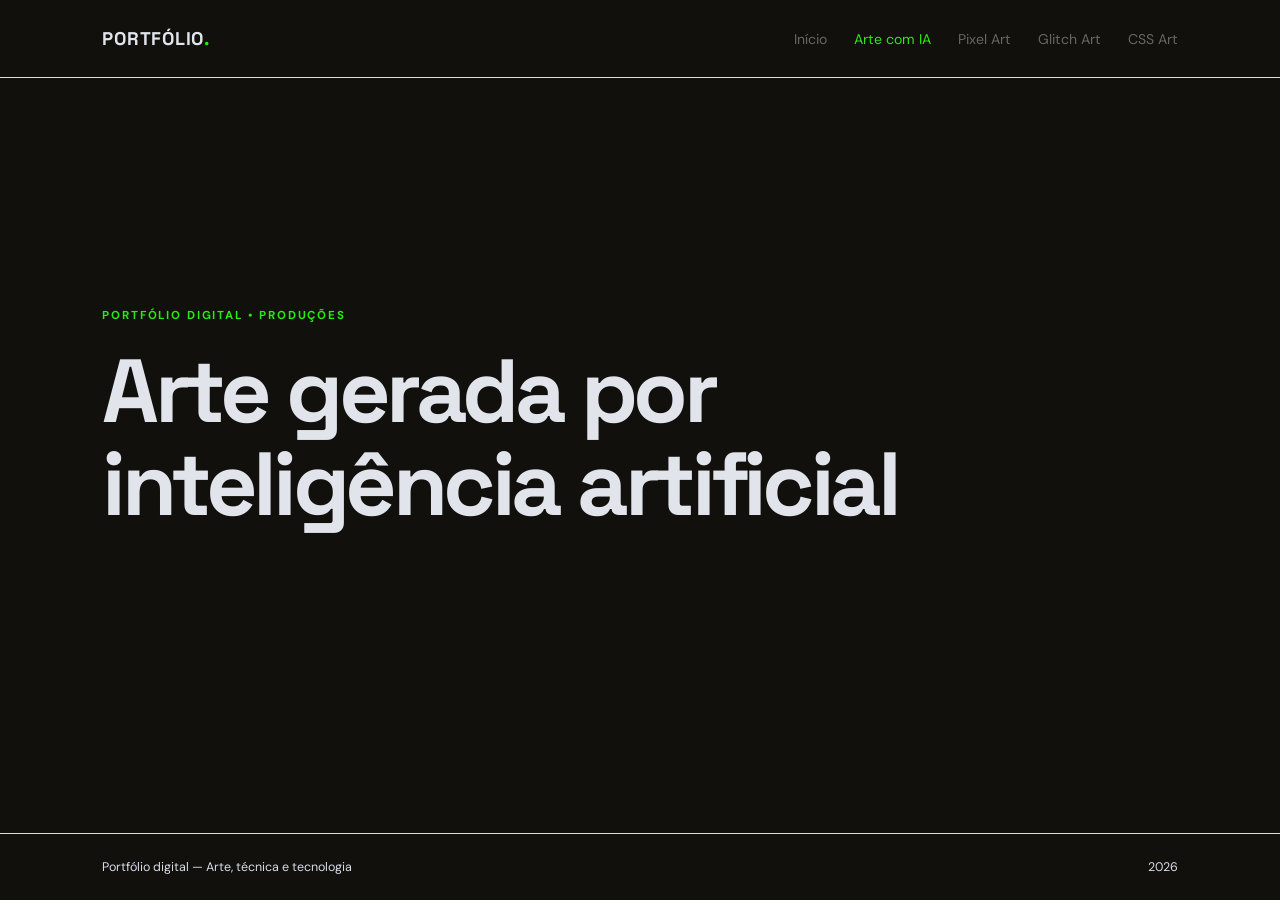
==== arte-ia.html @ b51e43a4 "pagina inicial e paginas" ====
<!DOCTYPE html>
<html lang="pt-BR">
<head>
  <meta charset="UTF-8">
  <meta name="viewport" content="width=device-width, initial-scale=1.0">
  <meta name="description" content="Portfólio digital sobre arte, técnica e tecnologia.">
  <title>Arte gerada por inteligência artificial | Portfólio</title>
  <link rel="stylesheet" href="style.css">
</head>
<body>
  <header class="topo">
    <a class="marca" href="index.html">PORTFÓLIO<span>.</span></a>
    <nav aria-label="Menu principal">
      <a href="index.html" class="">Início</a>
      <a href="arte-ia.html" class="ativo">Arte com IA</a>
      <a href="pixel-art.html" class="">Pixel Art</a>
      <a href="glitch-art.html" class="">Glitch Art</a>
      <a href="css-art.html" class="">CSS Art</a>
    </nav>
  </header>

  <main class="pagina tema">
    <p class="etiqueta">PORTFÓLIO DIGITAL • PRODUÇÕES</p>
    <h1>Arte gerada por inteligência artificial</h1>
  </main>
  <footer><span>Portfólio digital — Arte, técnica e tecnologia</span><span>2026</span></footer>
</body>
</html>
---- style.css ----
@import url('https://fonts.googleapis.com/css2?family=DM+Sans:wght@400;500;600;700&family=Space+Grotesk:wght@400;500;600;700&display=swap');
:root{
--fundo:#11100d;
--texto:#e1e5eb;
--suave:#d8dce7;
--destaque:#28eb0e;
--linha:#deded7;
}
*{box-sizing:border-box}
html{scroll-behavior:smooth;}
body{
    min-height:100vh;
    margin:0;
    display:flex;
    flex-direction:column;
    background:var(--fundo);
    color:var(--texto);
    font-family:'DM Sans',sans-serif;
}

.topo{
    min-height:78px;
    padding:0 8%;
    display:flex;
    align-items:center;
    justify-content:space-between;
    gap:24px;
    border-bottom:1px solid var(--linha);
}

.marca{
    flex-shrink:0;
    color:var(--texto);
    text-decoration:none;
    font:700 1.15rem 'Space Grotesk',sans-serif;
    letter-spacing:.04em;
}

.marca span{color:var(--destaque)}
nav{display:flex;
    align-items:center;
    gap:27px;
}
nav a{color:#66675f;
    text-decoration:none;
    font-size:.88rem;
    transition:color .2s;
}
nav a:hover,nav a.ativo{color:var(--destaque)}

.pagina{
    width:min(1100px,84%);
    margin:auto;
    padding:100px 0 115px;
}
.etiqueta{
    margin:0 0 22px;
    color:var(--destaque);
    font-size:.72rem;
    font-weight:700;
    letter-spacing:.16em;
}
h1{
    margin:0;
    font-family:'Space Grotesk',sans-serif;
    font-size:clamp(2.8rem,7vw,5.7rem);
    line-height:1.04;
    letter-spacing:-.05em;
}
.inicial h1 span{color:var(--destaque)}
.introducao{
    max-width:620px;
    margin:28px 0;
    color:var(--suave);
    font-size:1.05rem;
    line-height:1.8;
}
.identificacao{
    display:flex;
    flex-wrap:wrap;gap:8px 28px;
    margin:28px 0 34px;
    color:var(--suave);
    font-size:.92rem;
}
.identificacao p{margin:0}
.identificacao strong{color:var(--texto)}

.botao{
    display:inline-flex;
    gap:24px;
    align-items:center;
    padding:15px 21px;
    background:var(--texto);
    color:rgb(17, 15, 15);
    text-decoration:none;
    font-size:.9rem;
    border-radius:3px;
    transition:background .2s,transform .2s;
}

.botao:hover{background:var(--destaque);transform:translateY(-2px)}

.tema{
    min-height:65vh;
    display:flex;
    flex-direction:column;
    justify-content:center;
}

.tema h1{max-width:950px}
footer{
    margin-top:auto;
    padding:25px 8%;
    border-top:1px solid var(--linha);
    display:flex;
    justify-content:space-between;
    gap:15px;
    color:var(--suave);font-size:.78rem;
}
@media(max-width:850px){.topo{padding:20px 6%;
    align-items:flex-start;
    flex-direction:column}
    nav{width:100%;gap:12px 20px;flex-wrap:wrap}
    nav a{font-size:.82rem}
    .pagina{width:88%;padding:75px 0 85px}
    footer{padding:22px 6%;flex-wrap:wrap}
}
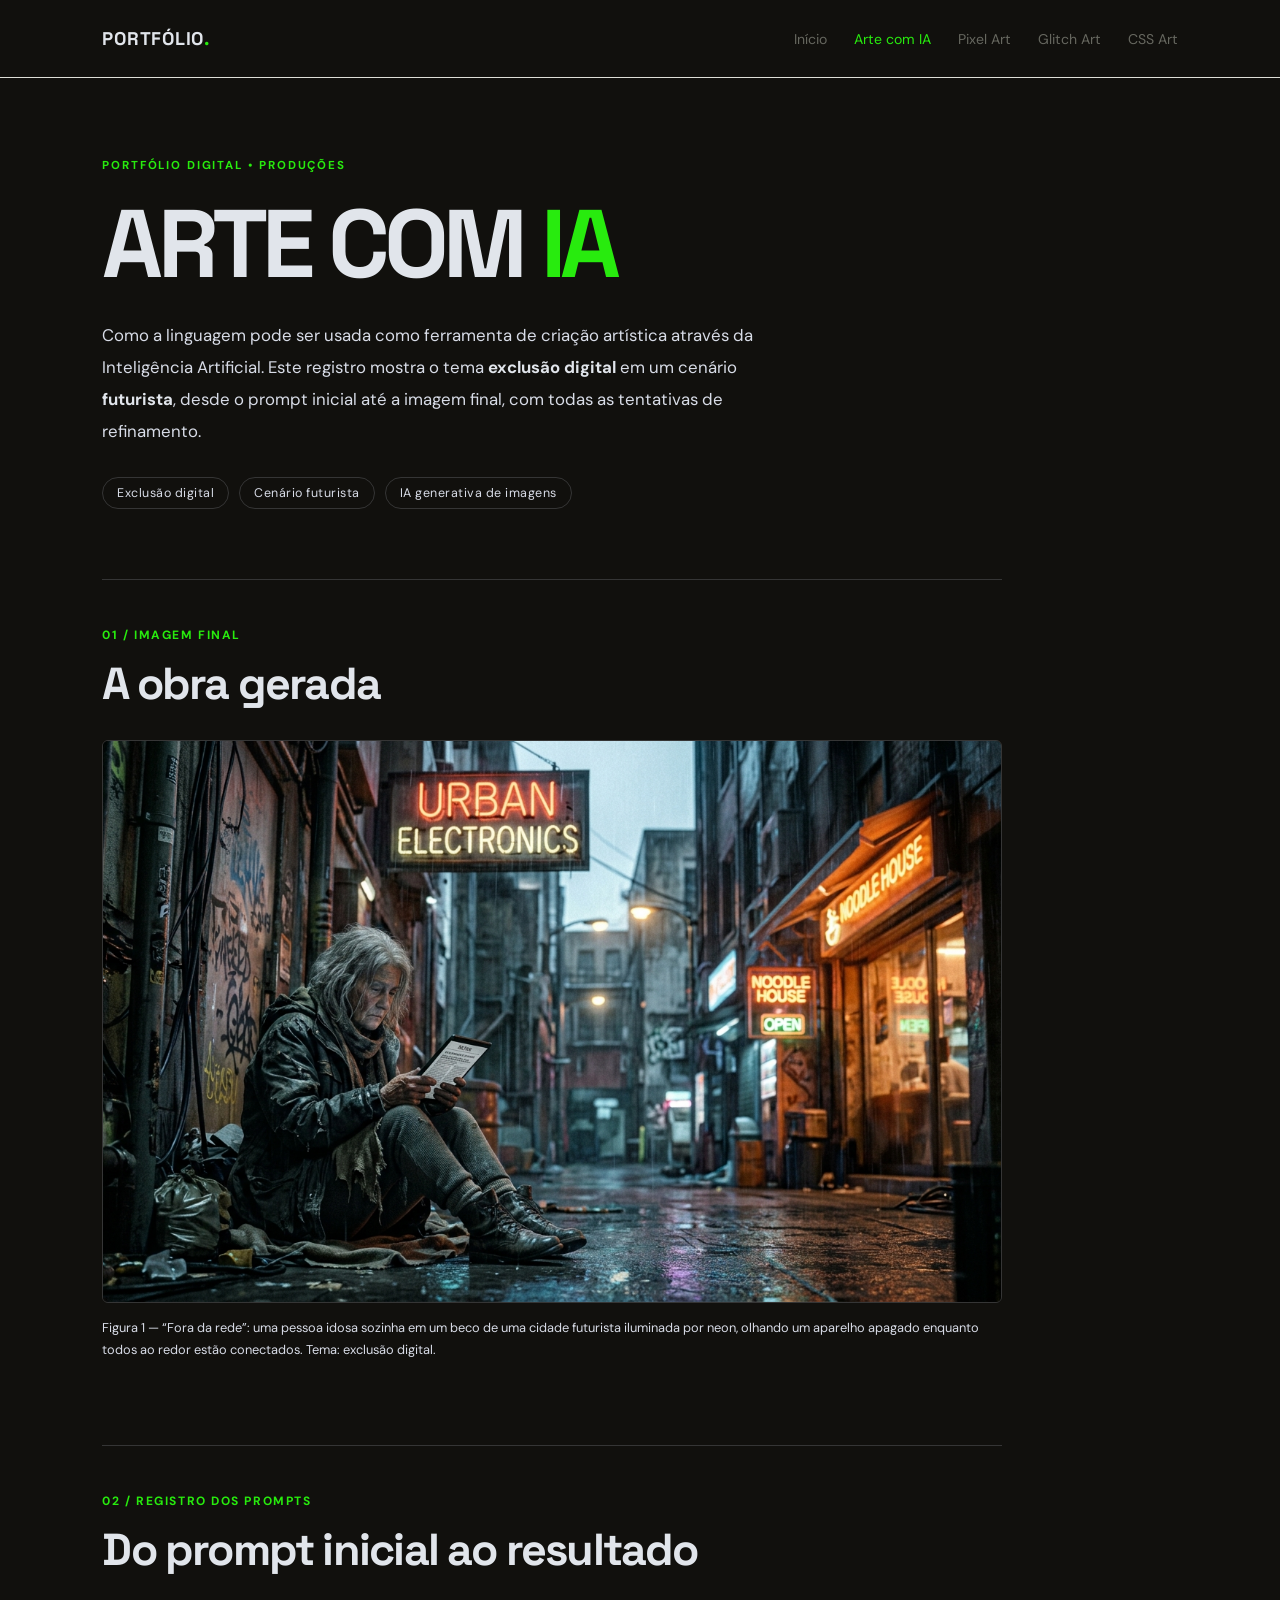
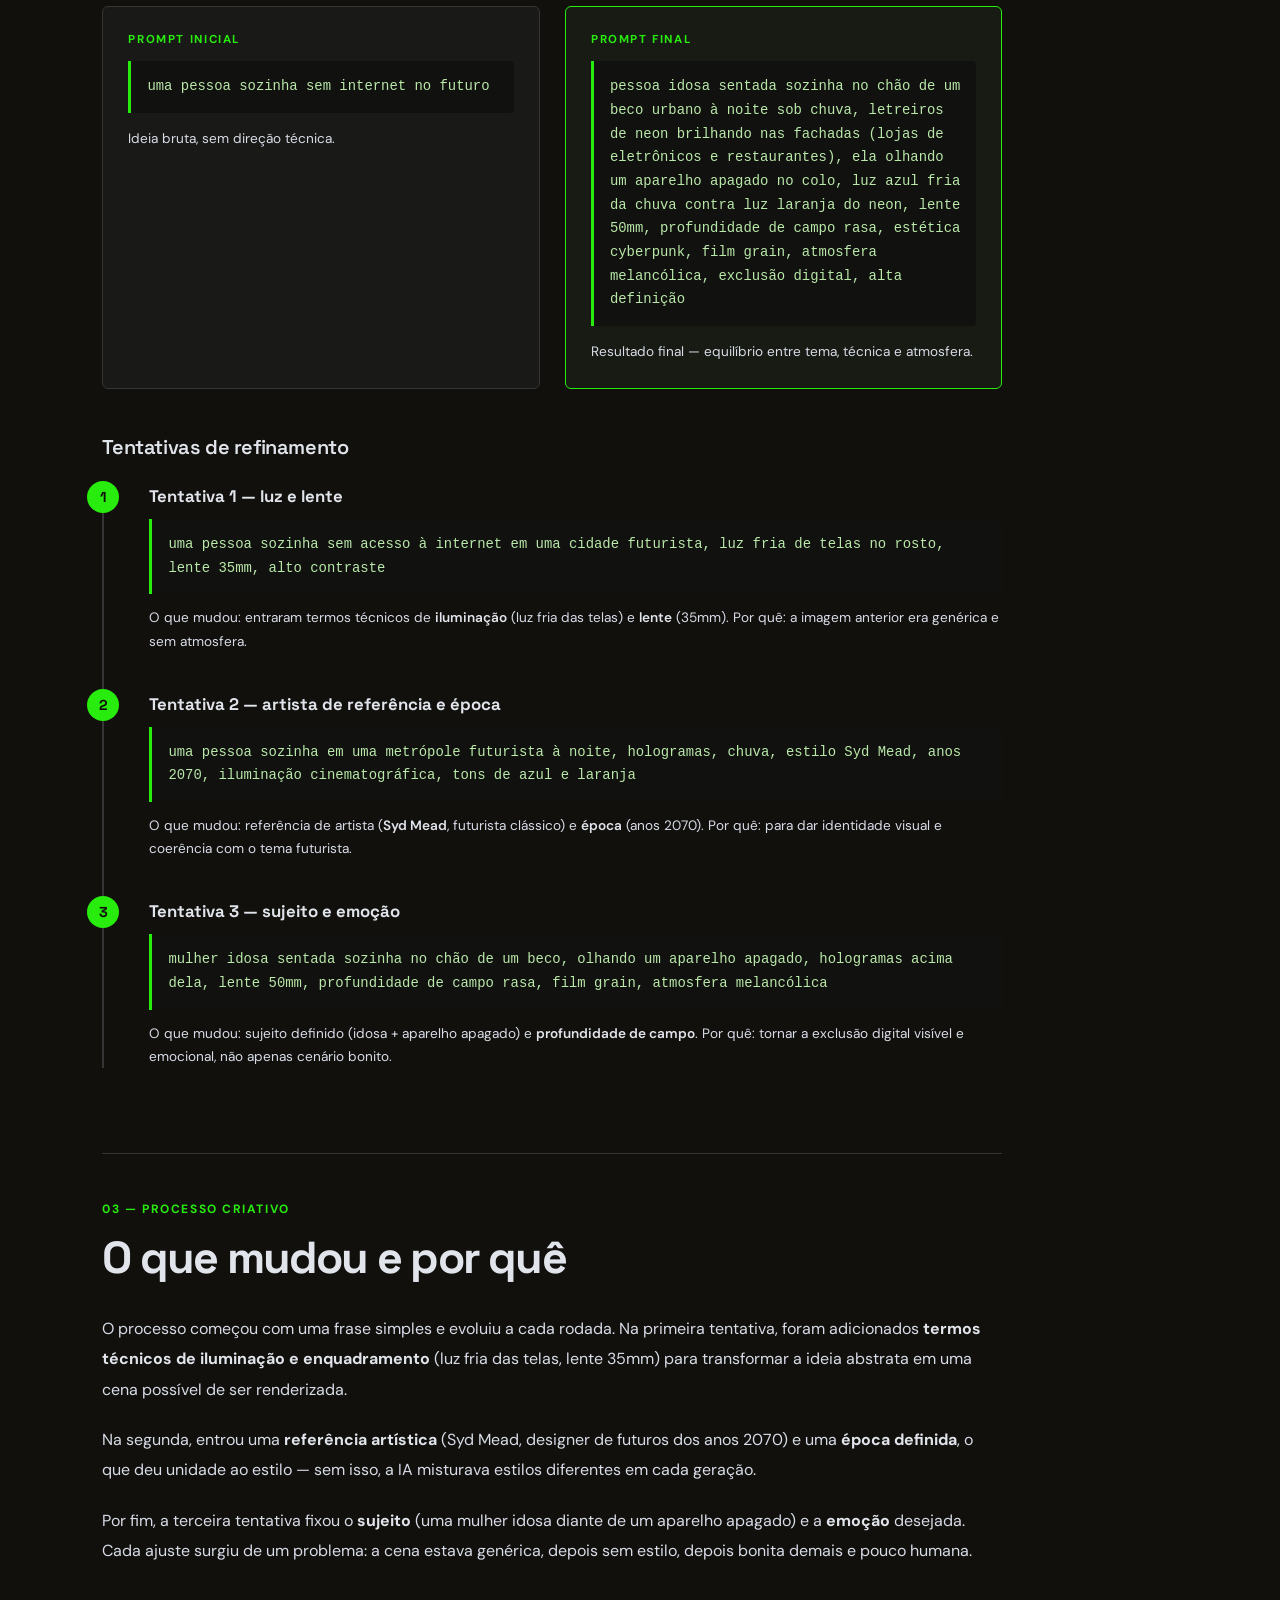
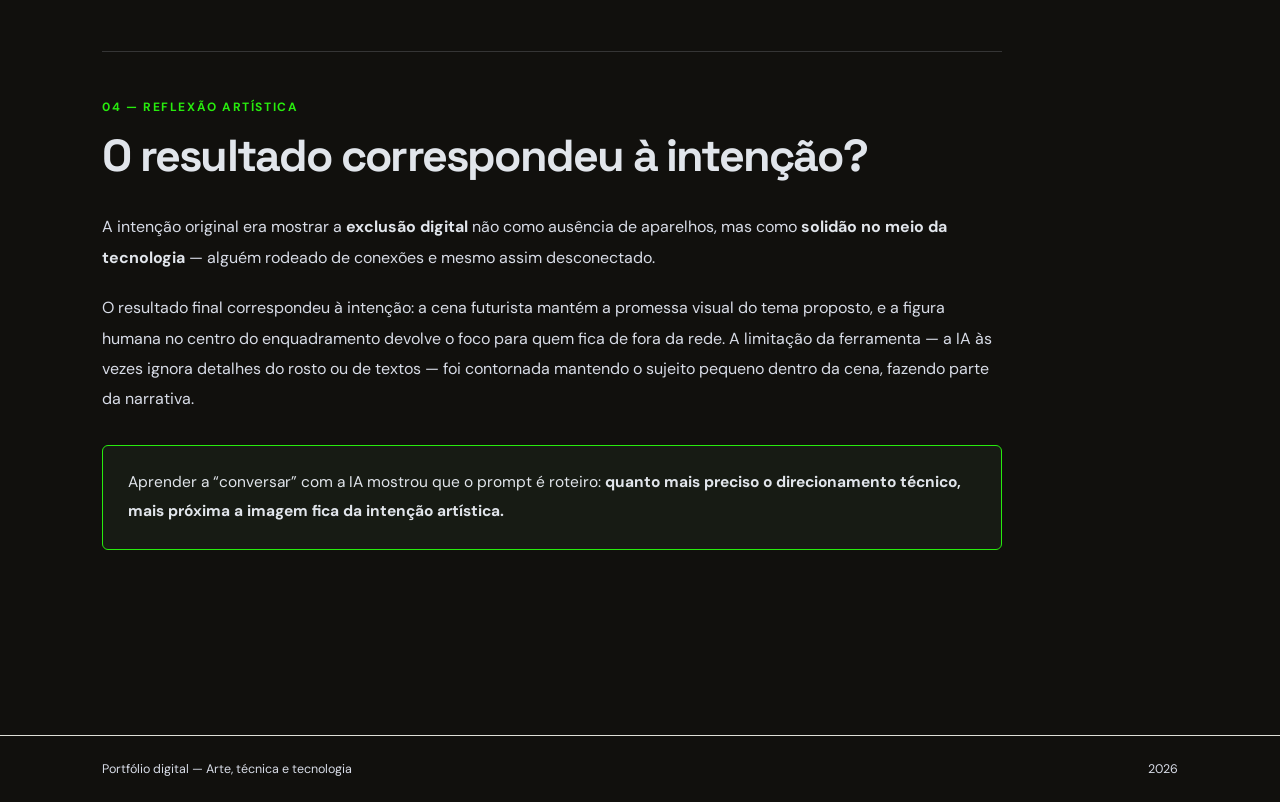
==== commit f4dc824a: "Arte com IA e CSS Art" ====
--- a/arte-ia.html
+++ b/arte-ia.html
@@ -3,26 +3,186 @@
 <head>
   <meta charset="UTF-8">
   <meta name="viewport" content="width=device-width, initial-scale=1.0">
-  <meta name="description" content="Portfólio digital sobre arte, técnica e tecnologia.">
-  <title>Arte gerada por inteligência artificial | Portfólio</title>
+  <meta name="description" content="Arte gerada por inteligência artificial — exclusão digital no futuro.">
+  <title>Arte com IA | Portfólio</title>
   <link rel="stylesheet" href="style.css">
 </head>
 <body>
   <header class="topo">
     <a class="marca" href="index.html">PORTFÓLIO<span>.</span></a>
     <nav aria-label="Menu principal">
-      <a href="index.html" class="">Início</a>
+      <a href="index.html">Início</a>
       <a href="arte-ia.html" class="ativo">Arte com IA</a>
-      <a href="pixel-art.html" class="">Pixel Art</a>
-      <a href="glitch-art.html" class="">Glitch Art</a>
-      <a href="css-art.html" class="">CSS Art</a>
+      <a href="pixel-art.html">Pixel Art</a>
+      <a href="glitch-art.html">Glitch Art</a>
+      <a href="css-art.html">CSS Art</a>
     </nav>
   </header>
 
-  <main class="pagina tema">
-    <p class="etiqueta">PORTFÓLIO DIGITAL • PRODUÇÕES</p>
-    <h1>Arte gerada por inteligência artificial</h1>
+  <main class="pagina ia-pagina">
+
+    <!-- APRESENTAÇÃO -->
+    <section class="ia-intro">
+      <p class="etiqueta">PORTFÓLIO DIGITAL • PRODUÇÕES</p>
+      <h1>ARTE COM <span>IA</span></h1>
+      <p class="ia-descricao">
+        Como a linguagem pode ser usada como ferramenta de criação artística
+        através da Inteligência Artificial. Este registro mostra o tema
+        <strong>exclusão digital</strong> em um cenário <strong>futurista</strong>,
+        desde o prompt inicial até a imagem final, com todas as tentativas
+        de refinamento.
+      </p>
+      <div class="ia-temas">
+        <span class="ia-tag">Exclusão digital</span>
+        <span class="ia-tag">Cenário futurista</span>
+        <span class="ia-tag">IA generativa de imagens</span>
+      </div>
+    </section>
+
+    <!-- 01 — IMAGEM FINAL -->
+    <section class="ia-secao">
+      <p class="numero">01 / IMAGEM FINAL</p>
+      <h2>A obra gerada</h2>
+
+      <figure class="ia-figura" id="figura-final">
+        <img
+          src="imagens/arte-ia-final.jpg"
+          alt="Imagem gerada por IA: pessoa idosa sozinha em beco futurista com letreiros de neon, olhando um aparelho apagado — exclusão digital"
+          onerror="this.closest('.ia-figura').classList.add('sem-imagem')"
+        >
+        <figcaption class="ia-placeholder">
+          <strong>Imagem final ainda não adicionada</strong>
+          Gere a imagem com uma ferramenta de IA (usando o prompt final abaixo),
+          salve como <code>imagens/arte-ia-final.jpg</code> e recarregue a página.
+        </figcaption>
+      </figure>
+      <p class="ia-legenda">
+        Figura 1 — “Fora da rede”: uma pessoa idosa sozinha em um beco de uma
+        cidade futurista iluminada por neon, olhando um aparelho apagado enquanto
+        todos ao redor estão conectados. Tema: exclusão digital.
+      </p>
+    </section>
+
+    <!-- 02 — PROMPTS -->
+    <section class="ia-secao">
+      <p class="numero">02 / REGISTRO DOS PROMPTS</p>
+      <h2>Do prompt inicial ao resultado</h2>
+
+      <div class="ia-duas-colunas">
+        <article class="ia-card">
+          <span class="ia-card-label">PROMPT INICIAL</span>
+          <p class="ia-prompt">uma pessoa sozinha sem internet no futuro</p>
+          <p class="ia-card-nota">Ideia bruta, sem direção técnica.</p>
+        </article>
+
+        <article class="ia-card ia-card-destaque">
+          <span class="ia-card-label">PROMPT FINAL</span>
+          <p class="ia-prompt">pessoa idosa sentada sozinha no chão de um beco
+          urbano à noite sob chuva, letreiros de neon brilhando nas fachadas
+          (lojas de eletrônicos e restaurantes), ela olhando um aparelho apagado
+          no colo, luz azul fria da chuva contra luz laranja do neon, lente 50mm,
+          profundidade de campo rasa, estética cyberpunk, film grain,
+          atmosfera melancólica, exclusão digital, alta definição</p>
+          <p class="ia-card-nota">Resultado final — equilíbrio entre tema,
+          técnica e atmosfera.</p>
+        </article>
+      </div>
+
+      <p class="ia-subtitulo">Tentativas de refinamento</p>
+
+      <ol class="ia-timeline">
+        <li class="ia-passo">
+          <span class="ia-passo-num">1</span>
+          <div class="ia-passo-corpo">
+            <strong>Tentativa 1 — luz e lente</strong>
+            <p class="ia-prompt">uma pessoa sozinha sem acesso à internet em uma
+            cidade futurista, luz fria de telas no rosto, lente 35mm, alto contraste</p>
+            <p class="ia-card-nota">O que mudou: entraram termos técnicos de
+            <em>iluminação</em> (luz fria das telas) e <em>lente</em> (35mm).
+            Por quê: a imagem anterior era genérica e sem atmosfera.</p>
+          </div>
+        </li>
+        <li class="ia-passo">
+          <span class="ia-passo-num">2</span>
+          <div class="ia-passo-corpo">
+            <strong>Tentativa 2 — artista de referência e época</strong>
+            <p class="ia-prompt">uma pessoa sozinha em uma metrópole futurista à
+            noite, hologramas, chuva, estilo Syd Mead, anos 2070, iluminação
+            cinematográfica, tons de azul e laranja</p>
+            <p class="ia-card-nota">O que mudou: referência de artista
+            (<em>Syd Mead</em>, futurista clássico) e <em>época</em> (anos 2070).
+            Por quê: para dar identidade visual e coerência com o tema futurista.</p>
+          </div>
+        </li>
+        <li class="ia-passo">
+          <span class="ia-passo-num">3</span>
+          <div class="ia-passo-corpo">
+            <strong>Tentativa 3 — sujeito e emoção</strong>
+            <p class="ia-prompt">mulher idosa sentada sozinha no chão de um beco,
+            olhando um aparelho apagado, hologramas acima dela, lente 50mm,
+            profundidade de campo rasa, film grain, atmosfera melancólica</p>
+            <p class="ia-card-nota">O que mudou: sujeito definido (idosa +
+            aparelho apagado) e <em>profundidade de campo</em>. Por quê: tornar
+            a exclusão digital visível e emocional, não apenas cenário bonito.</p>
+          </div>
+        </li>
+      </ol>
+    </section>
+
+    <!-- 03 — PROCESSO -->
+    <section class="ia-secao">
+      <p class="numero">03 — PROCESSO CRIATIVO</p>
+      <h2>O que mudou e por quê</h2>
+      <p>
+        O processo começou com uma frase simples e evoluiu a cada rodada.
+        Na primeira tentativa, foram adicionados <strong>termos técnicos de
+        iluminação e enquadramento</strong> (luz fria das telas, lente 35mm)
+        para transformar a ideia abstrata em uma cena possível de ser renderizada.
+      </p>
+      <p>
+        Na segunda, entrou uma <strong>referência artística</strong> (Syd Mead,
+        designer de futuros dos anos 2070) e uma <strong>época definida</strong>,
+        o que deu unidade ao estilo — sem isso, a IA misturava estilos
+        diferentes em cada geração.
+      </p>
+      <p>
+        Por fim, a terceira tentativa fixou o <strong>sujeito</strong> (uma
+        mulher idosa diante de um aparelho apagado) e a <strong>emoção</strong>
+        desejada. Cada ajuste surgiu de um problema: a cena estava genérica,
+        depois sem estilo, depois bonita demais e pouco humana.
+      </p>
+    </section>
+
+    <!-- 04 — REFLEXÃO -->
+    <section class="ia-secao ia-reflexao">
+      <p class="numero">04 — REFLEXÃO ARTÍSTICA</p>
+      <h2>O resultado correspondeu à intenção?</h2>
+      <p>
+        A intenção original era mostrar a <strong>exclusão digital</strong> não
+        como ausência de aparelhos, mas como <strong>solidão no meio da
+        tecnologia</strong> — alguém rodeado de conexões e mesmo assim
+        desconectado.
+      </p>
+      <p>
+        O resultado final correspondeu à intenção: a cena futurista mantém a
+        promessa visual do tema proposto, e a figura humana no centro do
+        enquadramento devolve o foco para quem fica de fora da rede. A
+        limitação da ferramenta — a IA às vezes ignora detalhes do rosto ou
+        de textos — foi contornada mantendo o sujeito pequeno dentro da
+        cena, fazendo parte da narrativa.
+      </p>
+      <p class="ia-final-nota">
+        Aprender a “conversar” com a IA mostrou que o prompt é roteiro:
+        <strong>quanto mais preciso o direcionamento técnico, mais próxima a
+        imagem fica da intenção artística.</strong>
+      </p>
+    </section>
+
   </main>
-  <footer><span>Portfólio digital — Arte, técnica e tecnologia</span><span>2026</span></footer>
+
+  <footer>
+    <span>Portfólio digital — Arte, técnica e tecnologia</span>
+    <span>2026</span>
+  </footer>
 </body>
 </html>
--- a/style.css
+++ b/style.css
@@ -124,4 +124,677 @@
     nav a{font-size:.82rem}
     .pagina{width:88%;padding:75px 0 85px}
     footer{padding:22px 6%;flex-wrap:wrap}
-}+}
+
+.glitch-pagina {
+    padding-top: 80px;
+    padding-bottom: 100px;
+}
+
+.glitch-intro {
+    margin-bottom: 75px;
+}
+
+.glitch-intro h1 {
+    font-size: clamp(3.5rem, 8vw, 6rem);
+    letter-spacing: -.06em;
+}
+
+.glitch-intro h1 span {
+    color: var(--destaque);
+}
+
+.glitch-descricao {
+    max-width: 650px;
+    margin-top: 25px;
+    color: var(--suave);
+    font-size: 1.05rem;
+    line-height: 1.9;
+}
+
+.glitch-galeria {
+    display: grid;
+    grid-template-columns: 1fr 1fr;
+    gap: 35px;
+    margin-bottom: 100px;
+}
+
+.glitch-card {
+    min-width: 0;
+}
+
+.numero {
+    color: var(--destaque);
+    font-size: .75rem;
+    font-weight: 700;
+    letter-spacing: .13em;
+}
+
+.glitch-card h2 {
+    margin: 12px 0 20px;
+    font-family: 'Space Grotesk', sans-serif;
+    font-size: 1.6rem;
+}
+
+.glitch-imagem {
+    width: 100%;
+    aspect-ratio: 4 / 3;
+    overflow: hidden;
+    background: #252525;
+    border: 1px solid #353535;
+    border-radius: 4px;
+}
+
+.glitch-imagem img {
+    display: block;
+    width: 100%;
+    height: 100%;
+    object-fit: cover;
+    transition: transform .4s;
+}
+
+.glitch-imagem img:hover {
+    transform: scale(1.04);
+}
+
+.glitch-card p {
+    margin-top: 18px;
+    color: var(--suave);
+    font-size: .9rem;
+    line-height: 1.8;
+}
+
+.glitch-texto {
+    max-width: 850px;
+    margin-bottom: 85px;
+    padding-top: 35px;
+    border-top: 1px solid #353535;
+}
+
+.glitch-texto h2 {
+    margin: 0 0 25px;
+    font-family: 'Space Grotesk', sans-serif;
+    font-size: clamp(2rem, 4vw, 2.8rem);
+    letter-spacing: -.04em;
+}
+
+.glitch-texto > p:not(.etiqueta) {
+    color: var(--suave);
+    font-size: 1rem;
+    line-height: 1.9;
+    margin-bottom: 20px;
+}
+
+@media(max-width: 700px) {
+
+    .glitch-pagina {
+        padding-top: 60px;
+    }
+
+    .glitch-intro {
+        margin-bottom: 50px;
+    }
+
+    .glitch-galeria {
+        grid-template-columns: 1fr;
+        gap: 45px;
+        margin-bottom: 75px;
+    }
+
+    .glitch-texto {
+        margin-bottom: 65px;
+    }
+
+}
+
+/* ============ ARTE COM IA ============ */
+
+.ia-pagina {
+    padding-top: 80px;
+    padding-bottom: 100px;
+}
+
+.ia-intro {
+    margin-bottom: 70px;
+}
+
+.ia-intro h1 {
+    font-size: clamp(3.5rem, 8vw, 6rem);
+    letter-spacing: -.06em;
+}
+
+.ia-intro h1 span {
+    color: var(--destaque);
+}
+
+.ia-descricao {
+    max-width: 680px;
+    margin-top: 25px;
+    color: var(--suave);
+    font-size: 1.05rem;
+    line-height: 1.9;
+}
+
+.ia-descricao strong {
+    color: var(--texto);
+}
+
+.ia-temas {
+    display: flex;
+    flex-wrap: wrap;
+    gap: 10px;
+    margin-top: 30px;
+}
+
+.ia-tag {
+    padding: 7px 14px;
+    border: 1px solid #353535;
+    border-radius: 100px;
+    color: var(--suave);
+    font-size: .78rem;
+    letter-spacing: .04em;
+}
+
+.ia-secao {
+    max-width: 900px;
+    margin-bottom: 85px;
+    padding-top: 35px;
+    border-top: 1px solid #353535;
+}
+
+.ia-secao h2 {
+    margin: 12px 0 28px;
+    font-family: 'Space Grotesk', sans-serif;
+    font-size: clamp(2rem, 4vw, 2.8rem);
+    letter-spacing: -.04em;
+}
+
+.ia-secao > p:not(.numero):not(.ia-legenda):not(.ia-subtitulo) {
+    color: var(--suave);
+    font-size: 1rem;
+    line-height: 1.9;
+    margin-bottom: 20px;
+}
+
+.ia-secao > p strong {
+    color: var(--texto);
+}
+
+.ia-figura {
+    position: relative;
+    margin: 0;
+    width: 100%;
+    aspect-ratio: 16 / 10;
+    overflow: hidden;
+    background: #1a1a18;
+    border: 1px solid #353535;
+    border-radius: 6px;
+}
+
+.ia-figura img {
+    display: block;
+    width: 100%;
+    height: 100%;
+    object-fit: cover;
+    transition: transform .4s;
+}
+
+.ia-figura img:hover {
+    transform: scale(1.02);
+}
+
+.ia-figura.sem-imagem img {
+    display: none;
+}
+
+.ia-placeholder {
+    display: none;
+    position: absolute;
+    inset: 0;
+    flex-direction: column;
+    align-items: center;
+    justify-content: center;
+    gap: 12px;
+    padding: 30px;
+    text-align: center;
+    color: var(--suave);
+    font-size: .92rem;
+    line-height: 1.7;
+    background:
+        repeating-linear-gradient(
+            45deg,
+            #1a1a18,
+            #1a1a18 14px,
+            #191917 14px,
+            #191917 28px
+        );
+}
+
+.ia-figura.sem-imagem .ia-placeholder {
+    display: flex;
+}
+
+.ia-placeholder strong {
+    color: var(--destaque);
+    font-family: 'Space Grotesk', sans-serif;
+    font-size: 1.1rem;
+}
+
+.ia-placeholder code {
+    padding: 3px 8px;
+    background: #252525;
+    border-radius: 4px;
+    color: var(--texto);
+    font-size: .85rem;
+}
+
+.ia-legenda {
+    margin: 14px 0 0;
+    color: var(--suave);
+    font-size: .8rem;
+    line-height: 1.7;
+}
+
+.ia-duas-colunas {
+    display: grid;
+    grid-template-columns: 1fr 1fr;
+    gap: 25px;
+    margin-bottom: 45px;
+}
+
+.ia-card {
+    padding: 25px;
+    background: #191917;
+    border: 1px solid #353535;
+    border-radius: 6px;
+}
+
+.ia-card-destaque {
+    border-color: var(--destaque);
+    background: #171b14;
+}
+
+.ia-card-label {
+    display: block;
+    margin-bottom: 14px;
+    color: var(--destaque);
+    font-size: .72rem;
+    font-weight: 700;
+    letter-spacing: .14em;
+}
+
+.ia-prompt {
+    margin: 0;
+    padding: 14px 16px;
+    background: #111110;
+    border-left: 3px solid var(--destaque);
+    border-radius: 0 4px 4px 0;
+    color: #b9e8a8;
+    font-family: 'Courier New', monospace;
+    font-size: .87rem;
+    line-height: 1.7;
+    word-break: break-word;
+}
+
+.ia-card-nota {
+    margin: 14px 0 0 !important;
+    color: var(--suave);
+    font-size: .85rem !important;
+    line-height: 1.7 !important;
+}
+
+.ia-card-nota em {
+    color: var(--texto);
+    font-style: normal;
+    font-weight: 600;
+}
+
+.ia-subtitulo {
+    margin: 0 0 25px;
+    color: var(--texto);
+    font-family: 'Space Grotesk', sans-serif;
+    font-size: 1.25rem;
+    font-weight: 600;
+    letter-spacing: -.02em;
+}
+
+.ia-timeline {
+    list-style: none;
+    margin: 0;
+    padding: 0;
+    border-left: 2px solid #353535;
+}
+
+.ia-passo {
+    position: relative;
+    padding: 0 0 40px 45px;
+}
+
+.ia-passo:last-child {
+    padding-bottom: 0;
+}
+
+.ia-passo-num {
+    position: absolute;
+    left: -17px;
+    top: -4px;
+    width: 32px;
+    height: 32px;
+    display: flex;
+    align-items: center;
+    justify-content: center;
+    background: var(--destaque);
+    color: #11100d;
+    font-family: 'Space Grotesk', sans-serif;
+    font-weight: 700;
+    font-size: .9rem;
+    border-radius: 50%;
+}
+
+.ia-passo-corpo strong {
+    display: block;
+    margin-bottom: 12px;
+    color: var(--texto);
+    font-family: 'Space Grotesk', sans-serif;
+    font-size: 1.05rem;
+}
+
+.ia-passo-corpo .ia-card-nota {
+    margin-top: 12px !important;
+}
+
+.ia-reflexao .ia-final-nota {
+    margin-top: 30px;
+    padding: 22px 25px;
+    background: #171b14;
+    border: 1px solid var(--destaque);
+    border-radius: 6px;
+    color: var(--texto) !important;
+    font-size: .97rem !important;
+}
+
+@media(max-width: 700px) {
+
+    .ia-pagina {
+        padding-top: 60px;
+    }
+
+    .ia-intro {
+        margin-bottom: 50px;
+    }
+
+    .ia-secao {
+        margin-bottom: 65px;
+    }
+
+    .ia-duas-colunas {
+        grid-template-columns: 1fr;
+    }
+
+    .ia-passo {
+        padding-left: 38px;
+    }
+
+}
+
+/* ============ CSS ART ============ */
+
+.css-pagina {
+    padding-top: 80px;
+    padding-bottom: 100px;
+}
+
+.css-intro {
+    margin-bottom: 70px;
+}
+
+.css-intro h1 {
+    font-size: clamp(3.2rem, 7.5vw, 5.8rem);
+    letter-spacing: -.06em;
+}
+
+.css-intro h1 span {
+    color: var(--destaque);
+}
+
+.css-descricao {
+    max-width: 680px;
+    margin-top: 25px;
+    color: var(--suave);
+    font-size: 1.05rem;
+    line-height: 1.9;
+}
+
+.css-descricao strong {
+    color: var(--texto);
+}
+
+.css-tags {
+    display: flex;
+    flex-wrap: wrap;
+    gap: 10px;
+    margin-top: 30px;
+}
+
+.css-tag {
+    padding: 7px 14px;
+    border: 1px solid #353535;
+    border-radius: 100px;
+    color: var(--suave);
+    font-size: .78rem;
+    letter-spacing: .04em;
+}
+
+.css-secao {
+    max-width: 900px;
+    margin-bottom: 85px;
+    padding-top: 35px;
+    border-top: 1px solid #353535;
+}
+
+.css-secao h2 {
+    margin: 12px 0 28px;
+    font-family: 'Space Grotesk', sans-serif;
+    font-size: clamp(2rem, 4vw, 2.8rem);
+    letter-spacing: -.04em;
+}
+
+.css-secao > p:not(.numero):not(.css-legenda) {
+    color: var(--suave);
+    font-size: 1rem;
+    line-height: 1.9;
+    margin-bottom: 20px;
+}
+
+.css-secao > p strong {
+    color: var(--texto);
+}
+
+.css-secao code {
+    padding: 2px 7px;
+    background: #252525;
+    border-radius: 4px;
+    color: #b9e8a8;
+    font-size: .87em;
+}
+
+.css-figura {
+    margin: 0;
+    max-width: 520px;
+}
+
+.css-figura img {
+    display: block;
+    width: 100%;
+    border: 1px solid #353535;
+    border-radius: 6px;
+}
+
+.css-figura figcaption {
+    margin-top: 14px;
+    color: var(--suave);
+    font-size: .8rem;
+    line-height: 1.7;
+}
+
+.css-figura figcaption em {
+    color: var(--texto);
+    font-style: italic;
+}
+
+/* --- A obra em CSS --- */
+
+.css-obra {
+    display: grid;
+    grid-template-columns: 1.4fr 4.05fr 1fr;
+    grid-template-rows: 1.1fr 1.6fr 1fr;
+    gap: 8px;
+    width: min(560px, 100%);
+    aspect-ratio: 1 / 1;
+    background: #0d0d0d;
+    border: 6px solid #0d0d0d;
+    border-radius: 4px;
+    cursor: crosshair;
+}
+
+.css-obra .m {
+    transition: filter .25s;
+}
+
+.css-obra .m:hover {
+    filter: brightness(1.12) saturate(1.15);
+}
+
+.m-vermelho {
+    grid-area: 1 / 2 / 3 / 4;
+    background: #dd2a1a;
+}
+
+.m-branco-topo {
+    grid-area: 1 / 1 / 2 / 2;
+    background: #f0efe7;
+}
+
+.m-branco-meio {
+    grid-area: 2 / 1 / 3 / 2;
+    background: #f0efe7;
+}
+
+.m-azul {
+    position: relative;
+    grid-area: 3 / 1 / 4 / 2;
+    background: #0f5fa0;
+}
+
+.m-assinatura {
+    position: absolute;
+    left: 12px;
+    bottom: 8px;
+    color: rgba(255, 255, 255, .55);
+    font-family: 'Space Grotesk', sans-serif;
+    font-size: .72rem;
+    letter-spacing: .3em;
+}
+
+.m-branco-base {
+    grid-area: 3 / 2 / 4 / 3;
+    background: #f0efe7;
+}
+
+.m-canto {
+    grid-area: 3 / 3 / 4 / 4;
+    display: flex;
+    flex-direction: column;
+    gap: 8px;
+    background: #0d0d0d;
+}
+
+.m-branco-mini {
+    flex: 1;
+    background: #f0efe7;
+}
+
+.m-amarelo {
+    flex: 0 0 40%;
+    background: #ecd94b;
+}
+
+.css-legenda {
+    margin: 14px 0 0;
+    color: var(--suave);
+    font-size: .8rem;
+    line-height: 1.7;
+}
+
+.css-snippet {
+    margin: 25px 0;
+    padding: 20px 22px;
+    overflow-x: auto;
+    background: #111110;
+    border: 1px solid #353535;
+    border-left: 3px solid var(--destaque);
+    border-radius: 0 4px 4px 0;
+    color: #b9e8a8;
+    font-family: 'Courier New', monospace;
+    font-size: .85rem;
+    line-height: 1.7;
+}
+
+.css-snippet code {
+    padding: 0;
+    background: none;
+    border-radius: 0;
+    color: inherit;
+    font-size: inherit;
+}
+
+.css-check {
+    list-style: none;
+    margin: 0 0 30px;
+    padding: 22px 25px;
+    background: #191917;
+    border: 1px solid #353535;
+    border-radius: 6px;
+}
+
+.css-check li {
+    position: relative;
+    padding: 8px 0 8px 32px;
+    color: var(--suave);
+    font-size: .95rem;
+    line-height: 1.6;
+}
+
+.css-check li::before {
+    content: "✓";
+    position: absolute;
+    left: 0;
+    top: 8px;
+    color: var(--destaque);
+    font-weight: 700;
+}
+
+@media(max-width: 700px) {
+
+    .css-pagina {
+        padding-top: 60px;
+    }
+
+    .css-intro {
+        margin-bottom: 50px;
+    }
+
+    .css-secao {
+        margin-bottom: 65px;
+    }
+
+    .css-obra {
+        gap: 6px;
+        border-width: 4px;
+    }
+
+    .m-canto {
+        gap: 6px;
+    }
+
+}
